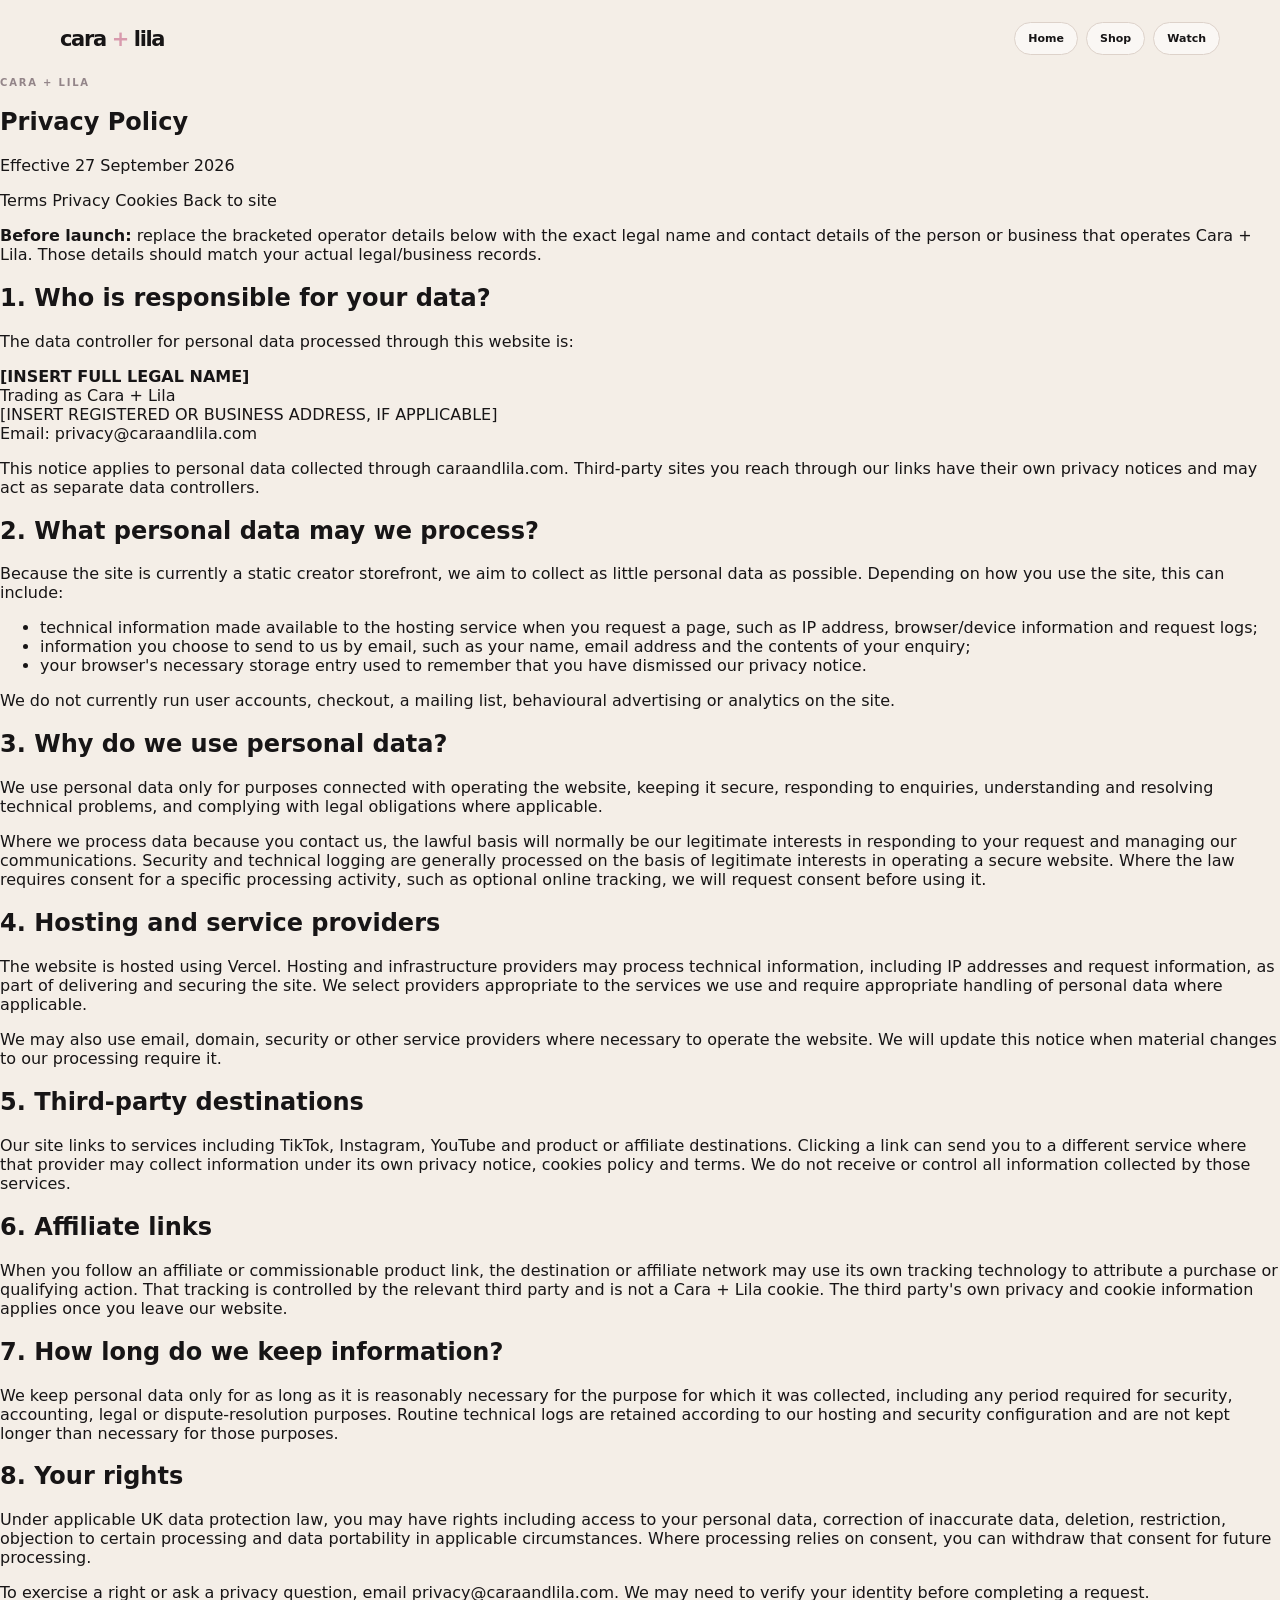
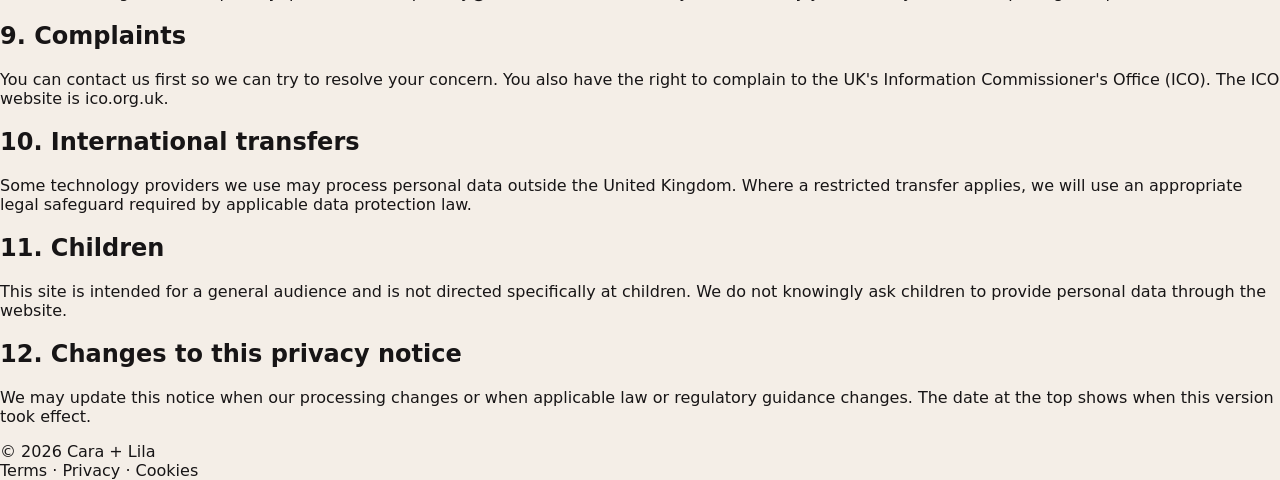
==== privacy.html @ 1257108e "Add privacy policy" ====
<!doctype html>
<html lang="en-GB">
<head>
<meta charset="utf-8">
<meta name="viewport" content="width=device-width,initial-scale=1">
<meta name="robots" content="index,follow">
<title>Privacy Policy — Cara + Lila</title>
<meta name="description" content="Privacy Policy for Cara + Lila.">
<link rel="stylesheet" href="/styles.css">
<link rel="stylesheet" href="/legal.css">
</head>
<body class="legal-page">
<header class="site-header legal-wrap">
  <a class="logo" href="/" aria-label="Cara and Lila">cara <span>+</span> lila</a>
  <nav class="desktop-nav" aria-label="Primary">
    <a href="/">Home</a>
    <a href="/shop">Shop</a>
    <a href="https://www.tiktok.com/@caraandlila" target="_blank" rel="noopener">Watch</a>
  </nav>
</header>
<main class="legal-wrap">
  <section class="legal-hero">
    <p class="eyebrow">CARA + LILA</p>
    <h1>Privacy Policy</h1>
    <p class="legal-meta">Effective 27 September 2026</p>
  </section>
  <nav class="legal-nav" aria-label="Legal pages">
    <a href="/terms">Terms</a>
    <a href="/privacy">Privacy</a>
    <a href="/cookies">Cookies</a>
    <a href="/">Back to site</a>
  </nav>
  <article class="legal-content">

<div class="legal-callout"><p><strong>Before launch:</strong> replace the bracketed operator details below with the exact legal name and contact details of the person or business that operates Cara + Lila. Those details should match your actual legal/business records.</p></div>

<h2>1. Who is responsible for your data?</h2>
<p>The data controller for personal data processed through this website is:</p>
<p><strong>[INSERT FULL LEGAL NAME]</strong><br>Trading as Cara + Lila<br>[INSERT REGISTERED OR BUSINESS ADDRESS, IF APPLICABLE]<br>Email: privacy@caraandlila.com</p>
<p>This notice applies to personal data collected through caraandlila.com. Third-party sites you reach through our links have their own privacy notices and may act as separate data controllers.</p>

<h2>2. What personal data may we process?</h2>
<p>Because the site is currently a static creator storefront, we aim to collect as little personal data as possible. Depending on how you use the site, this can include:</p>
<ul>
<li>technical information made available to the hosting service when you request a page, such as IP address, browser/device information and request logs;</li>
<li>information you choose to send to us by email, such as your name, email address and the contents of your enquiry;</li>
<li>your browser's necessary storage entry used to remember that you have dismissed our privacy notice.</li>
</ul>
<p>We do not currently run user accounts, checkout, a mailing list, behavioural advertising or analytics on the site.</p>

<h2>3. Why do we use personal data?</h2>
<p>We use personal data only for purposes connected with operating the website, keeping it secure, responding to enquiries, understanding and resolving technical problems, and complying with legal obligations where applicable.</p>
<p>Where we process data because you contact us, the lawful basis will normally be our legitimate interests in responding to your request and managing our communications. Security and technical logging are generally processed on the basis of legitimate interests in operating a secure website. Where the law requires consent for a specific processing activity, such as optional online tracking, we will request consent before using it.</p>

<h2>4. Hosting and service providers</h2>
<p>The website is hosted using Vercel. Hosting and infrastructure providers may process technical information, including IP addresses and request information, as part of delivering and securing the site. We select providers appropriate to the services we use and require appropriate handling of personal data where applicable.</p>
<p>We may also use email, domain, security or other service providers where necessary to operate the website. We will update this notice when material changes to our processing require it.</p>

<h2>5. Third-party destinations</h2>
<p>Our site links to services including TikTok, Instagram, YouTube and product or affiliate destinations. Clicking a link can send you to a different service where that provider may collect information under its own privacy notice, cookies policy and terms. We do not receive or control all information collected by those services.</p>

<h2>6. Affiliate links</h2>
<p>When you follow an affiliate or commissionable product link, the destination or affiliate network may use its own tracking technology to attribute a purchase or qualifying action. That tracking is controlled by the relevant third party and is not a Cara + Lila cookie. The third party's own privacy and cookie information applies once you leave our website.</p>

<h2>7. How long do we keep information?</h2>
<p>We keep personal data only for as long as it is reasonably necessary for the purpose for which it was collected, including any period required for security, accounting, legal or dispute-resolution purposes. Routine technical logs are retained according to our hosting and security configuration and are not kept longer than necessary for those purposes.</p>

<h2>8. Your rights</h2>
<p>Under applicable UK data protection law, you may have rights including access to your personal data, correction of inaccurate data, deletion, restriction, objection to certain processing and data portability in applicable circumstances. Where processing relies on consent, you can withdraw that consent for future processing.</p>
<p>To exercise a right or ask a privacy question, email <a href="mailto:privacy@caraandlila.com">privacy@caraandlila.com</a>. We may need to verify your identity before completing a request.</p>

<h2>9. Complaints</h2>
<p>You can contact us first so we can try to resolve your concern. You also have the right to complain to the UK's Information Commissioner's Office (ICO). The ICO website is <a href="https://ico.org.uk/" target="_blank" rel="noopener">ico.org.uk</a>.</p>

<h2>10. International transfers</h2>
<p>Some technology providers we use may process personal data outside the United Kingdom. Where a restricted transfer applies, we will use an appropriate legal safeguard required by applicable data protection law.</p>

<h2>11. Children</h2>
<p>This site is intended for a general audience and is not directed specifically at children. We do not knowingly ask children to provide personal data through the website.</p>

<h2>12. Changes to this privacy notice</h2>
<p>We may update this notice when our processing changes or when applicable law or regulatory guidance changes. The date at the top shows when this version took effect.</p>

  </article>
</main>
<footer class="legal-footer legal-wrap">
  <div>© 2026 Cara + Lila</div>
  <nav aria-label="Legal"><a href="/terms">Terms</a> · <a href="/privacy">Privacy</a> · <a href="/cookies">Cookies</a></nav>
</footer>
<script src="/cookie-consent.js"></script>
</body>
</html>
---- styles.css ----
:root{
  --bg:#f4eee7;
  --paper:#fffdf9;
  --ink:#171516;
  --muted:#766d70;
  --soft:#e8ddd5;
  --line:#ddd2ca;
  --rose:#d89aad;
  --rose-soft:#f0dde2;
  --lilac:#e7e1f1;
  --shadow:0 24px 70px rgba(30,22,24,.07);
  --shell:1160px;
  font-family:"DM Sans",system-ui,-apple-system,BlinkMacSystemFont,"Segoe UI",sans-serif;
}
*{box-sizing:border-box}
html{scroll-behavior:smooth}
body{margin:0;background:var(--bg);color:var(--ink);-webkit-font-smoothing:antialiased}
body.shop-page{background:#f5f0ea}
a{color:inherit;text-decoration:none}
button{font:inherit}
img{display:block;width:100%;height:100%;object-fit:cover}
.shell{width:min(calc(100% - 48px),var(--shell));margin-inline:auto}
.eyebrow{font-size:10px;letter-spacing:.18em;font-weight:700;color:#938589;margin:0 0 13px}
.logo{font-size:21px;font-weight:700;letter-spacing:-.065em}
.logo span{color:var(--rose)}
.site-header{width:min(calc(100% - 48px),var(--shell));margin:auto;padding:22px 0;display:flex;align-items:center;justify-content:space-between;gap:20px}
.desktop-nav{display:flex;align-items:center;gap:8px}
.desktop-nav a,.header-shop,.header-back{font-size:11px;font-weight:700;padding:9px 13px;border:1px solid var(--line);border-radius:999px;background:rgba(255,255,255,.55)}
.desktop-nav .nav-active{background:var(--ink);color:#fff;border-color:var(--ink)}
.header-shop{background:var(--ink);border-color:var(--ink);color:#fff}
.header-shop span{margin-left:5px}
.header-back{display:none}

.button{display:inline-flex;align-items:center;gap:9px;padding:13px 18px;border-radius:999px;font-size:11px;font-weight:700;border:1px solid transparent;transition:transform .18s ease,box-shadow .18s ease}
.button span{font-size:14px}
.button:hover{transform:translateY(-2px);box-shadow:0 12px 28px rgba(20,17,18,.10)}
.button-dark{background:var(--ink);color:#fff}
.button-light{background:#fff;color:var(--ink)}
.button-outline{border-color:var(--line);background:rgba(255,255,255,.6)}
.text-link{font-size:11px;font-weight:700;display:inline-flex;align-items:center;gap:7px}
.text-link span{font-size:14px}
.card-link{display:inline-flex;gap:8px;align-items:center;font-size:11px;font-weight:700;border-bottom:1px solid rgba(23,21,22,.25);padding-bottom:4px}
.card-link span{font-size:14px}
.card-link-light{color:#fff;border-color:rgba(255,255,255,.35)}

.home-hero{display:grid;grid-template-columns:.82fr 1.18fr;gap:60px;align-items:center;padding:34px 0 92px}
.home-hero-copy{max-width:500px}
.home-hero h1{font-size:clamp(58px,7vw,96px);line-height:.86;letter-spacing:-.085em;margin:0 0 25px}
.home-hero h1 em,.section-heading h2 em,.shop-feature h3 em,.closing-panel h2 em,.store-hero h1 em,.store-intro-row h2 em,.store-creator-card h2 em{font-family:"DM Serif Display",Georgia,serif;font-style:italic;font-weight:400}
.hero-lede{font-size:15px;line-height:1.6;color:#5e5458;max-width:44ch;margin:0 0 24px}
.hero-actions{display:flex;align-items:center;gap:20px}
.portrait-pair{display:grid;grid-template-columns:1fr 1fr;gap:14px;min-height:620px}
.portrait{position:relative;overflow:hidden;border-radius:28px;margin:0;background:#ddd4cf}
.portrait-cara{height:620px;align-self:start}
.portrait-lila{height:550px;align-self:end}
.portrait figcaption{position:absolute;left:18px;bottom:16px;color:#fff;font-size:12px;text-transform:uppercase;font-weight:700;letter-spacing:.11em;text-shadow:0 2px 18px rgba(0,0,0,.4)}
.portrait figcaption span{opacity:.6;margin-right:8px}

.statement-band{background:var(--ink);color:#fff}
.statement-grid{display:grid;grid-template-columns:180px 1fr;gap:40px;padding:34px 0}
.statement-grid .eyebrow{color:#bdb2b4;margin:4px 0 0}
.statement{font-family:"DM Serif Display",Georgia,serif;font-style:italic;font-size:clamp(27px,3.5vw,43px);line-height:1.02;letter-spacing:-.04em;margin:0;max-width:850px}

.girls{padding:94px 0 104px}
.section-heading{display:flex;justify-content:space-between;align-items:end;gap:35px;margin-bottom:30px}
.section-heading h2{font-size:clamp(44px,5.5vw,70px);line-height:.9;letter-spacing:-.07em;margin:0}
.section-heading>p{font-size:13px;line-height:1.55;color:var(--muted);max-width:360px;margin:0}
.girl-feature-grid{display:grid;grid-template-columns:1fr 1fr;gap:16px}
.girl-feature{border-radius:26px;overflow:hidden;border:1px solid var(--line);box-shadow:var(--shadow)}
.girl-feature-image{height:390px;position:relative}
.girl-feature-image:after{content:"";position:absolute;inset:0;background:linear-gradient(180deg,rgba(0,0,0,0) 55%,rgba(0,0,0,.28))}
.girl-feature-image .image-label{position:absolute;left:18px;bottom:16px;z-index:2;color:#fff;font-size:10px;letter-spacing:.18em;font-weight:700}
.girl-feature-copy{padding:24px 24px 27px}
.girl-feature-cara .girl-feature-copy{background:var(--rose-soft)}
.girl-feature-lila .girl-feature-copy{background:var(--lilac)}
.mini-label{font-size:9px;letter-spacing:.17em;font-weight:700;margin:0 0 10px;color:#8d7c81}
.girl-feature-copy h3{font-size:29px;line-height:.98;letter-spacing:-.05em;margin:0 0 11px}
.girl-feature-copy>p:not(.mini-label){font-size:12px;line-height:1.55;color:#5e5458;max-width:46ch;margin:0 0 19px}

.shop-preview{padding:0 0 104px}
.section-heading-tight{margin-bottom:24px}
.shop-feature{display:grid;grid-template-columns:.9fr 1.1fr;min-height:520px;border-radius:30px;overflow:hidden;background:var(--ink);color:#fff;box-shadow:var(--shadow)}
.shop-feature-copy{padding:46px 44px;display:flex;flex-direction:column;justify-content:center}
.shop-feature-copy h3{font-size:clamp(42px,5vw,64px);line-height:.9;letter-spacing:-.07em;margin:0 0 18px}
.shop-feature-copy>p:not(.mini-label){font-size:14px;line-height:1.55;color:#c8c0c2;max-width:40ch;margin:0 0 22px}
.shop-feature-media{position:relative;min-height:520px;overflow:hidden}
.shop-feature-media>img:first-child{position:absolute;inset:0}
.shop-overlap{position:absolute!important;width:46%!important;height:56%!important;right:6%;bottom:7%;border:8px solid var(--ink);border-radius:22px;box-shadow:0 18px 35px rgba(0,0,0,.26)}
.shop-badge{position:absolute;left:7%;top:7%;width:82px;height:82px;border-radius:50%;display:grid;place-items:center;text-align:center;background:#fff;color:var(--ink);font-size:9px;letter-spacing:.12em;font-weight:700;transform:rotate(-7deg)}
.home-product-strip{display:grid;grid-template-columns:repeat(3,1fr);gap:13px;margin-top:13px}
.home-product-card{display:grid;grid-template-columns:105px 1fr;gap:13px;padding:12px;border:1px solid var(--line);border-radius:18px;background:var(--paper)}
.home-product-image{height:105px;overflow:hidden;border-radius:12px;background:#ece3dc}
.home-product-copy{display:flex;flex-direction:column;justify-content:space-between;padding:2px 3px 1px 0}
.product-creator{font-size:8px;letter-spacing:.14em;text-transform:uppercase;font-weight:700;color:#918589;margin:0 0 5px}
.home-product-copy h3{font-size:15px;line-height:1.0;margin:0;letter-spacing:-.04em}
.product-meta{display:flex;flex-wrap:wrap;gap:7px;align-items:center;font-size:10px;font-weight:700;color:#5e5458}
.product-disclosure{font-size:8px;font-weight:600;color:#988d90}

.find-us{padding:94px 0;border-top:1px solid var(--line);display:grid;grid-template-columns:.9fr 1.1fr;gap:54px;align-items:center}
.find-copy h2{font-size:clamp(43px,5vw,64px);line-height:.9;letter-spacing:-.065em;margin:0 0 17px}
.find-copy>p:not(.eyebrow){font-size:14px;line-height:1.55;color:#655b5f;max-width:42ch;margin:0}
.social-grid{display:grid;gap:10px}
.social-card{display:grid;grid-template-columns:1fr auto auto;gap:14px;align-items:center;padding:19px 20px;border:1px solid var(--line);border-radius:18px;background:rgba(255,255,255,.68);transition:transform .16s ease,box-shadow .16s ease}
.social-card:hover{transform:translateY(-2px);box-shadow:0 14px 28px rgba(29,22,24,.06)}
.social-primary{background:var(--ink);color:#fff;border-color:var(--ink)}
.social-platform{font-size:15px;font-weight:700;letter-spacing:-.02em}
.social-note{font-size:11px;color:#7f7478}
.social-primary .social-note{color:#c8c0c2}
.social-arrow{font-size:18px;opacity:.65}

.closing{padding:0 0 90px}
.closing-panel{min-height:360px;border-radius:28px;background:var(--rose);color:#fff;padding:42px;display:flex;align-items:end;justify-content:space-between;gap:25px;overflow:hidden}
.closing-panel .eyebrow{color:#fff;opacity:.72}
.closing-panel h2{font-size:clamp(48px,6vw,76px);line-height:.86;letter-spacing:-.075em;margin:0}
.closing-panel .button{flex:0 0 auto}

.site-footer,.shop-footer{border-top:1px solid var(--line);padding:28px 0 84px;display:flex;justify-content:space-between;gap:35px;color:#8f8487;font-size:10px}
.footer-brand p{max-width:560px;line-height:1.55;margin:9px 0 0}
.footer-links{display:flex;gap:15px;align-items:flex-start}
.footer-links a{color:#5d5357;font-weight:700}

.shop-page .shop-header{width:min(calc(100% - 48px),var(--shell))}
.store-hero{display:grid;grid-template-columns:.9fr 1.1fr;gap:58px;align-items:center;padding:34px 0 76px}
.store-hero-copy{max-width:500px}
.store-hero h1{font-size:clamp(58px,7vw,96px);line-height:.84;letter-spacing:-.08em;margin:0 0 25px}
.store-hero-copy>p:not(.eyebrow){font-size:14px;line-height:1.6;color:#62575b;max-width:43ch}
.store-hero-visual{position:relative;min-height:600px}
.store-hero-image{position:absolute;overflow:hidden;border-radius:28px}
.store-hero-image-main{inset:0 16% 0 0}
.store-hero-image-side{width:45%;height:58%;right:0;bottom:5%;border:8px solid var(--bg)}
.store-hero-note{position:absolute;top:7%;right:5%;width:82px;height:82px;border-radius:50%;display:grid;place-items:center;text-align:center;background:#fff;color:var(--ink);font-size:9px;letter-spacing:.12em;font-weight:700;transform:rotate(7deg);box-shadow:0 15px 32px rgba(0,0,0,.15)}
.store-shell{padding-bottom:82px}
.store-controls{position:sticky;top:0;z-index:20;padding:12px 0;background:rgba(245,240,234,.94);backdrop-filter:blur(13px);border-top:1px solid var(--line);border-bottom:1px solid var(--line);display:flex;justify-content:space-between;gap:14px;flex-wrap:wrap}
.store-filter{display:flex;gap:6px;flex-wrap:wrap}
.filter-button{border:1px solid var(--line);background:#fff9f4;color:#5e5458;border-radius:999px;padding:8px 11px;font-size:9px;font-weight:700;cursor:pointer}
.filter-button.is-active{background:var(--ink);border-color:var(--ink);color:#fff}
.store-intro-row{display:flex;justify-content:space-between;align-items:end;gap:25px;padding:55px 0 22px}
.store-intro-row h2{font-size:clamp(38px,4.7vw,58px);line-height:.9;letter-spacing:-.065em;margin:0}
.collection-count{font-size:10px;color:#8b8084;margin:0 0 3px}
.product-grid{display:grid;grid-template-columns:repeat(3,1fr);gap:14px}
.product-card{background:var(--paper);border:1px solid var(--line);border-radius:22px;overflow:hidden;box-shadow:0 16px 38px rgba(28,21,23,.045)}
.product-media{display:block;height:360px;position:relative;background:#e9e0da;overflow:hidden}
.product-media img{transition:transform .45s ease}
.product-card:hover .product-media img{transform:scale(1.025)}
.product-creator-badge{position:absolute;left:14px;bottom:14px;background:rgba(23,21,22,.84);color:#fff;border-radius:999px;padding:6px 8px;font-size:8px;letter-spacing:.11em;text-transform:uppercase;font-weight:700}
.product-body{padding:18px}
.product-topline{display:flex;justify-content:space-between;gap:12px;color:#93878b;font-size:8px;letter-spacing:.10em;text-transform:uppercase;font-weight:700;margin-bottom:8px}
.product-body h3{font-size:23px;line-height:.98;letter-spacing:-.045em;margin:0 0 8px}
.product-body p{font-size:11px;line-height:1.55;color:#776b70;margin:0 0 16px}
.product-bottom{display:flex;align-items:center;justify-content:space-between;gap:10px;margin-bottom:16px}
.product-price{font-size:12px;font-weight:700}
.product-disclosure{font-size:8px;color:#978a8e}
.product-cta{display:flex;justify-content:space-between;align-items:center;border-top:1px solid var(--line);padding-top:12px;font-size:10px;font-weight:700}
.product-cta span{font-size:14px}
.store-empty{margin-top:14px;min-height:390px;border:1px dashed #cbbcb5;border-radius:24px;display:none;place-items:center;text-align:center;padding:52px 22px;background:rgba(255,255,255,.38)}
.store-empty .empty-mark{width:80px;height:80px;border-radius:50%;display:grid;place-items:center;background:#fff;color:var(--ink);font-size:10px;font-weight:800;letter-spacing:.12em;margin-bottom:20px;box-shadow:0 12px 24px rgba(30,22,24,.07)}
.store-empty .eyebrow{margin-bottom:9px}
.store-empty h3{font-size:31px;letter-spacing:-.055em;line-height:1;margin:0 0 10px}
.store-empty>p:not(.eyebrow){font-size:12px;line-height:1.6;color:#74696d;max-width:520px;margin:0 0 20px}
.empty-actions{display:flex;align-items:center;gap:18px;justify-content:center}
.store-note{margin-top:28px;padding-top:20px;border-top:1px solid var(--line);color:#8d8286;font-size:9px;line-height:1.6}
.store-note p{max-width:760px;margin:0}
.store-note strong{color:#5e5458}
.store-creators{display:grid;grid-template-columns:1fr 1fr;gap:14px;padding-bottom:94px}
.store-creator-card{position:relative;min-height:390px;border-radius:24px;overflow:hidden}
.store-creator-card:after{content:"";position:absolute;inset:0;background:linear-gradient(180deg,rgba(0,0,0,0) 32%,rgba(0,0,0,.56) 100%)}
.store-creator-card img{position:absolute;inset:0}
.store-creator-card>div{position:absolute;left:24px;right:24px;bottom:23px;z-index:2;color:#fff}
.store-creator-card .eyebrow{color:#fff;opacity:.76}
.store-creator-card h2{font-size:37px;line-height:.92;letter-spacing:-.06em;margin:0 0 18px}

.shop-footer{padding-top:26px}
.shop-footer p{margin:8px 0 0;max-width:480px;line-height:1.55}

.mobile-bar{display:none}

@media (max-width:980px){
  .home-hero,.store-hero{grid-template-columns:1fr;gap:34px}
  .home-hero-copy,.store-hero-copy{max-width:680px}
  .portrait-pair{min-height:0}
  .portrait-cara,.portrait-lila{height:470px}
  .statement-grid{grid-template-columns:120px 1fr}
  .product-grid{grid-template-columns:repeat(2,1fr)}
  .shop-feature{grid-template-columns:1fr}
  .shop-feature-media{min-height:450px}
  .store-hero-visual{min-height:560px}
}
@media (max-width:720px){
  .shell,.site-header{width:min(calc(100% - 28px),var(--shell))}
  .site-header{padding:14px 0}
  .desktop-nav{display:none}
  .header-shop{padding:8px 11px}
  .home-hero{padding:20px 0 58px}
  .home-hero h1{font-size:54px}
  .portrait-pair{grid-template-columns:1fr 1fr;gap:9px}
  .portrait{border-radius:19px}
  .portrait-cara,.portrait-lila{height:340px}
  .statement-grid{grid-template-columns:1fr;gap:6px;padding:26px 0}
  .statement{font-size:29px}
  .girls{padding:60px 0 68px}
  .section-heading{display:block;margin-bottom:22px}
  .section-heading>p{margin-top:13px}
  .girl-feature-grid,.store-creators{grid-template-columns:1fr}
  .girl-feature-image{height:300px}
  .shop-preview{padding-bottom:68px}
  .shop-feature-copy{padding:32px 24px}
  .shop-feature-media{min-height:380px}
  .shop-overlap{border-width:6px}
  .home-product-strip{grid-template-columns:1fr}
  .find-us{grid-template-columns:1fr;gap:28px;padding:60px 0}
  .closing{padding-bottom:62px}
  .closing-panel{min-height:330px;padding:30px 24px;display:block}
  .closing-panel .button{margin-top:28px}
  .site-footer{padding-bottom:100px;flex-direction:column}
  .footer-links{flex-wrap:wrap}
  .mobile-bar{position:fixed;display:grid;grid-template-columns:repeat(3,1fr);left:10px;right:10px;bottom:10px;z-index:50;background:rgba(23,21,22,.96);border-radius:16px;padding:6px;box-shadow:0 16px 40px rgba(0,0,0,.18)}
  .mobile-bar a{color:#fff;text-align:center;padding:10px 4px;font-size:11px;font-weight:700}
  .mobile-bar a.is-current{background:rgba(255,255,255,.12);border-radius:10px}
  .store-hero{padding:20px 0 54px}
  .store-hero h1{font-size:55px}
  .store-hero-visual{min-height:400px}
  .store-hero-image{border-radius:20px}
  .store-hero-image-side{border-width:6px}
  .store-controls{position:relative;padding:10px 0}
  .store-intro-row{display:block;padding-top:38px}
  .collection-count{margin-top:8px}
  .product-grid{grid-template-columns:1fr}
  .product-media{height:310px}
  .store-empty{min-height:360px;padding:38px 18px}
  .empty-actions{flex-direction:column;gap:14px}
  .shop-footer{padding-bottom:98px;display:block}
  .header-back{display:inline-flex}
}

@media (max-width:420px){
  .home-hero h1,.store-hero h1{font-size:48px}
  .portrait-cara,.portrait-lila{height:290px}
  .home-hero{gap:24px}
  .hero-actions{flex-wrap:wrap;gap:14px}
  .girl-feature-copy h3{font-size:25px}
  .shop-feature-copy h3{font-size:43px}
}
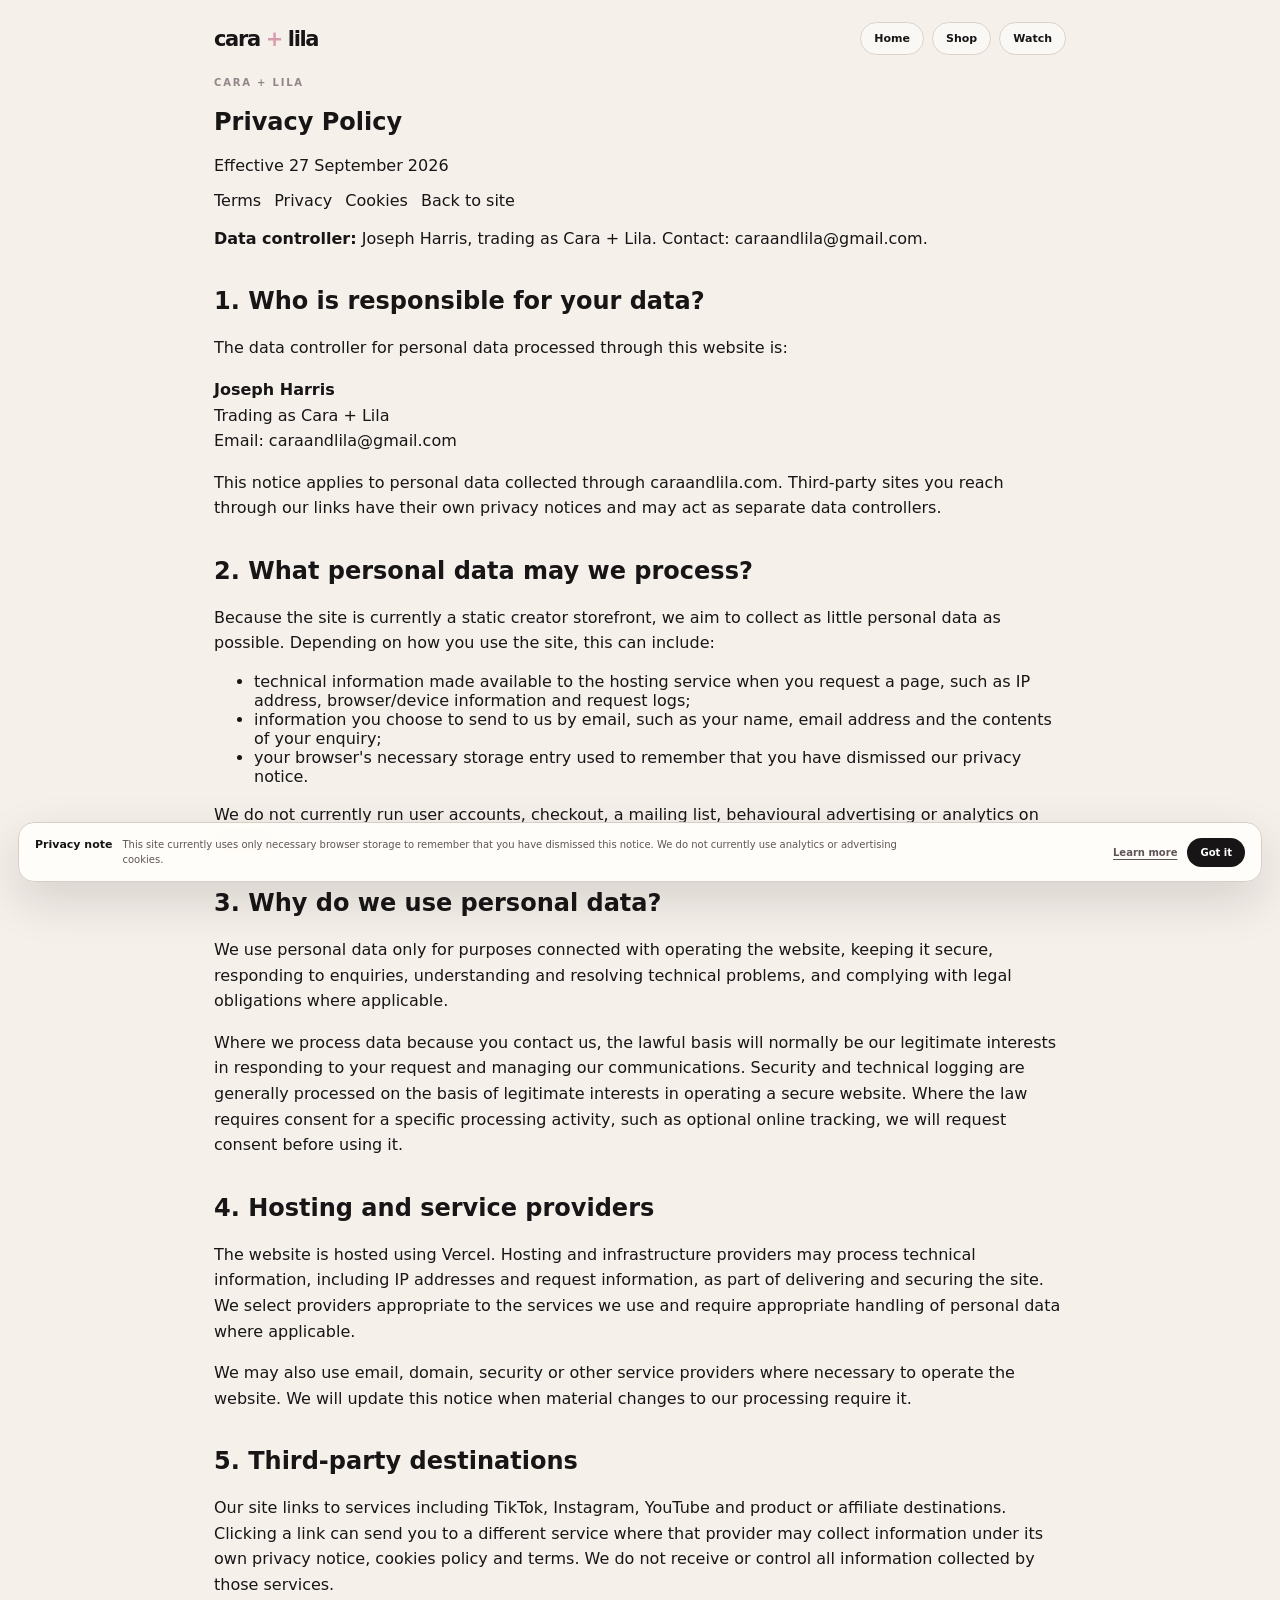
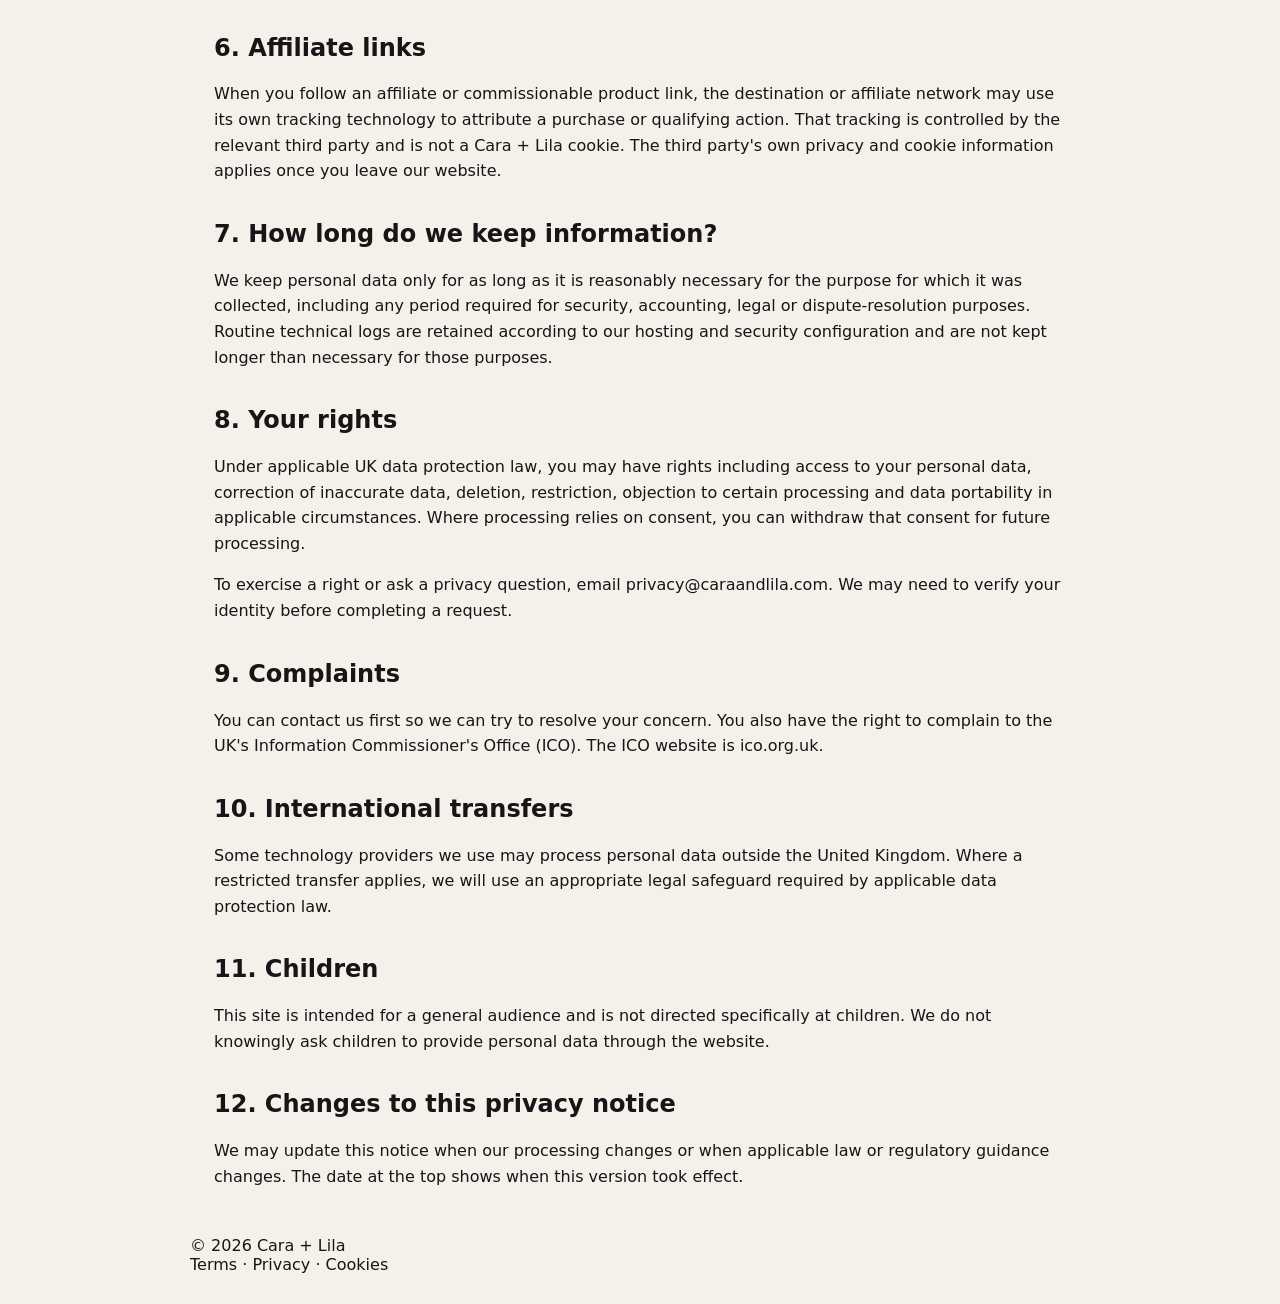
==== commit d7e0b88e: "Set legal operator and contact details" ====
--- a/privacy.html
+++ b/privacy.html
@@ -32,11 +32,11 @@
   </nav>
   <article class="legal-content">
 
-<div class="legal-callout"><p><strong>Before launch:</strong> replace the bracketed operator details below with the exact legal name and contact details of the person or business that operates Cara + Lila. Those details should match your actual legal/business records.</p></div>
+<div class="legal-callout"><p><strong>Data controller:</strong> Joseph Harris, trading as Cara + Lila. Contact: caraandlila@gmail.com.</p></div>
 
 <h2>1. Who is responsible for your data?</h2>
 <p>The data controller for personal data processed through this website is:</p>
-<p><strong>[INSERT FULL LEGAL NAME]</strong><br>Trading as Cara + Lila<br>[INSERT REGISTERED OR BUSINESS ADDRESS, IF APPLICABLE]<br>Email: privacy@caraandlila.com</p>
+<p><strong>Joseph Harris</strong><br>Trading as Cara + Lila<br>Email: caraandlila@gmail.com</p>
 <p>This notice applies to personal data collected through caraandlila.com. Third-party sites you reach through our links have their own privacy notices and may act as separate data controllers.</p>
 
 <h2>2. What personal data may we process?</h2>
--- a/styles.css
+++ b/styles.css
@@ -240,3 +240,7 @@
   .girl-feature-copy h3{font-size:25px}
   .shop-feature-copy h3{font-size:43px}
 }
+
+#cookie-notice{position:fixed;left:18px;right:18px;bottom:18px;z-index:100;display:flex;justify-content:space-between;align-items:center;gap:18px;padding:14px 16px;border:1px solid #d9cec6;border-radius:16px;background:rgba(255,253,249,.97);box-shadow:0 18px 48px rgba(27,20,22,.14);backdrop-filter:blur(12px);font-size:10px;color:#5f5558}
+.cookie-notice-copy{display:flex;align-items:baseline;gap:10px;line-height:1.45}.cookie-notice-copy strong{color:var(--ink);font-size:11px;white-space:nowrap}.cookie-notice-copy span{max-width:780px}.cookie-notice-actions{display:flex;align-items:center;gap:10px;flex:0 0 auto}.cookie-notice-actions a{font-weight:700;text-decoration:underline;text-underline-offset:3px}.cookie-notice-actions button{border:0;background:var(--ink);color:#fff;border-radius:999px;padding:9px 13px;font-size:10px;font-weight:700;cursor:pointer}
+@media(max-width:680px){#cookie-notice{left:10px;right:10px;bottom:82px;display:block}.cookie-notice-copy{display:block}.cookie-notice-copy strong{display:block;margin-bottom:4px}.cookie-notice-actions{margin-top:10px;justify-content:space-between}.cookie-notice-actions button{padding:9px 14px}}
--- a/legal.css
+++ b/legal.css
@@ -0,0 +1 @@
+body.legal-page{background:#f5f0ea}.legal-wrap{max-width:900px;margin:auto;padding-left:24px;padding-right:24px}.legal-content p{line-height:1.6}.legal-content h2{margin-top:36px}.legal-nav a{margin-right:8px}.legal-footer{padding:30px 0}
